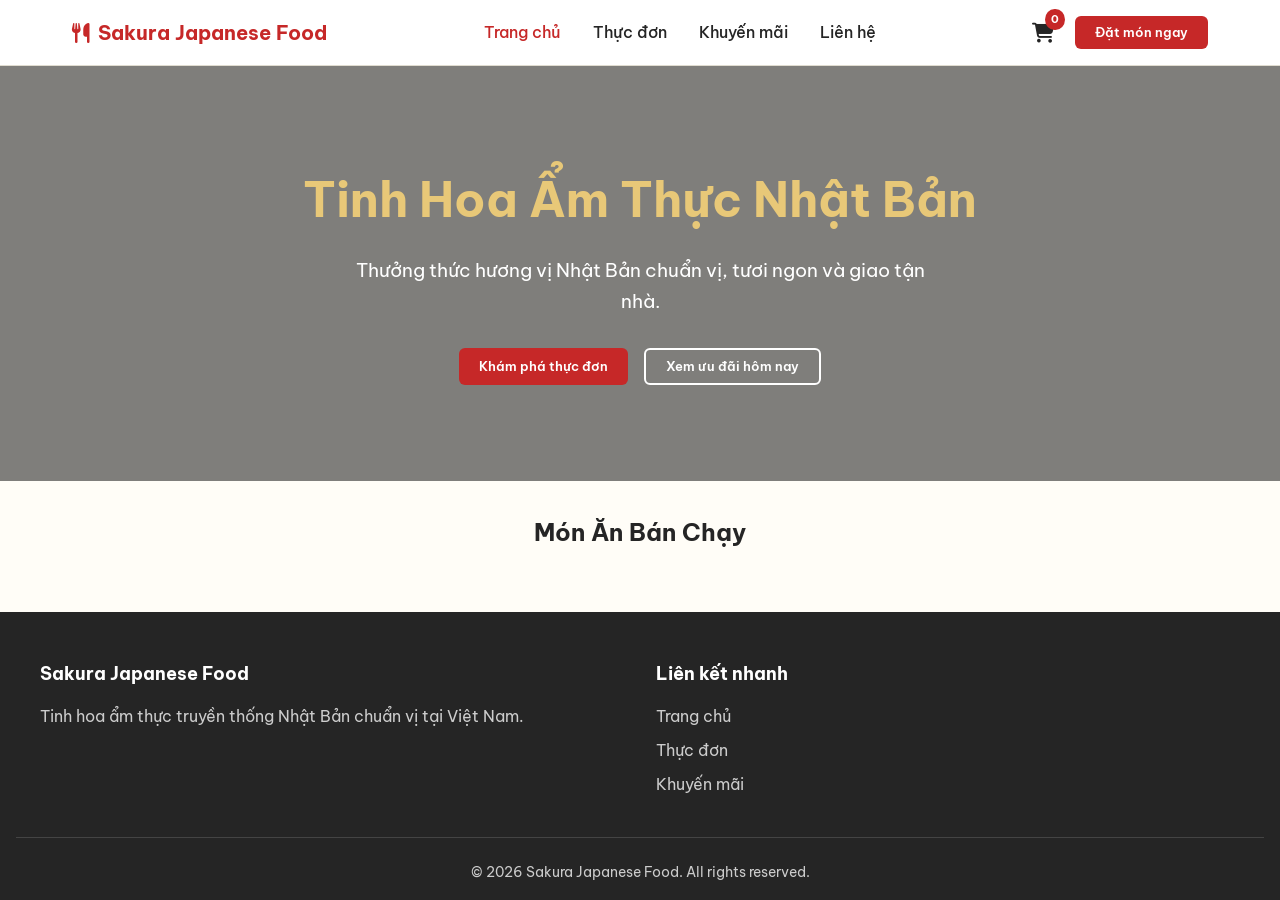
==== html/index.html @ 330217b2 "repo" ====
<!DOCTYPE html>
<html lang="vi">
<head>
  <meta charset="UTF-8">
  <meta name="viewport" content="width=device-width, initial-scale=1.0">
  <title>Sakura Japanese Food - Tinh Hoa Ẩm Thực Nhật Bản</title>
  <link rel="stylesheet" href="../css/style.css">
  <link href="https://fonts.googleapis.com/css2?family=Be+Vietnam+Pro:wght@400;500;600;700&display=swap" rel="stylesheet">
  <link rel="stylesheet" href="https://cdnjs.cloudflare.com/ajax/libs/font-awesome/6.4.0/css/all.min.css">
</head>
<body>
  <header>
    <div class="nav-container">
      <a href="index.html" class="logo"><i class="fa-solid fa-utensils"></i> Sakura Japanese Food</a>
      <nav class="nav-links">
        <a href="index.html" class="active">Trang chủ</a>
        <a href="menu.html">Thực đơn</a>
        <a href="promotions.html">Khuyến mãi</a>
        <a href="contact.html">Liên hệ</a>
      </nav>
      <div class="nav-actions">
        <a href="cart.html" class="cart-icon-btn"><i class="fa-solid fa-cart-shopping"></i><span class="cart-badge">0</span></a>
        <button class="btn-cta" onclick="window.location.href='menu.html'">Đặt món ngay</button>
        <button class="hamburger"><i class="fa-solid fa-bars"></i></button>
      </div>
    </div>
  </header>

  <section class="hero">
    <h1>Tinh Hoa Ẩm Thực Nhật Bản</h1>
    <p>Thưởng thức hương vị Nhật Bản chuẩn vị, tươi ngon và giao tận nhà.</p>
    <div class="hero-buttons">
      <button class="btn-cta" onclick="window.location.href='menu.html'">Khám phá thực đơn</button>
      <button class="btn-secondary" onclick="window.location.href='promotions.html'">Xem ưu đãi hôm nay</button>
    </div>
  </section>

  <main class="container">
    <h2 style="margin-bottom: 1.5rem; text-align: center;">Món Ăn Bán Chạy</h2>
    <div class="grid-products" id="menu-product-grid">
      <!-- Render từ menu.js -->
    </div>
  </main>

  <footer>
    <div class="footer-container">
      <div class="footer-col">
        <h3>Sakura Japanese Food</h3>
        <p>Tinh hoa ẩm thực truyền thống Nhật Bản chuẩn vị tại Việt Nam.</p>
      </div>
      <div class="footer-col">
        <h3>Liên kết nhanh</h3>
        <ul>
          <li><a href="index.html">Trang chủ</a></li>
          <li><a href="menu.html">Thực đơn</a></li>
          <li><a href="promotions.html">Khuyến mãi</a></li>
        </ul>
      </div>
    </div>
    <div class="footer-bottom"><p>&copy; 2026 Sakura Japanese Food. All rights reserved.</p></div>
  </footer>

  <script src="../js/main.js"></script>
  <script src="../js/menu.js"></script>
  <script src="../js/assistant.js"></script>
</body>
</html>
---- css/style.css ----
/* ==========================================
   SAKURA JAPANESE FOOD - DESIGN SYSTEM
   ========================================== */
:root {
  --primary-red: #C62828;
  --primary-dark-red: #8E0000;
  --bg-cream: #FFFDF7;
  --text-charcoal: #252525;
  --accent-gold: #E8C878;
  --border-color: #E0DCD0;
  --white: #FFFFFF;
}

* {
  box-sizing: border-box;
  margin: 0;
  padding: 0;
  font-family: 'Be Vietnam Pro', 'Inter', sans-serif;
}

body {
  background-color: var(--bg-cream);
  color: var(--text-charcoal);
  line-height: 1.6;
  display: flex;
  flex-direction: column;
  min-height: 100vh;
}

a { text-decoration: none; color: inherit; }
ul { list-style: none; }

/* Header & Navigation */
header {
  background-color: var(--white);
  border-bottom: 1px solid var(--border-color);
  position: sticky;
  top: 0;
  z-index: 1000;
}

.nav-container {
  max-width: 1200px;
  margin: 0 auto;
  padding: 1rem 2rem;
  display: flex;
  align-items: center;
  justify-content: space-between;
}

.logo {
  display: flex;
  align-items: center;
  gap: 0.5rem;
  font-weight: 700;
  font-size: 1.25rem;
  color: var(--primary-red);
}

.nav-links {
  display: flex;
  gap: 2rem;
  align-items: center;
}

.nav-links a {
  font-weight: 500;
  color: var(--text-charcoal);
  transition: color 0.2s;
}

.nav-links a:hover, .nav-links a.active {
  color: var(--primary-red);
}

.nav-actions {
  display: flex;
  align-items: center;
  gap: 1.25rem;
}

.cart-icon-btn {
  position: relative;
  background: none;
  border: none;
  cursor: pointer;
  font-size: 1.25rem;
  color: var(--text-charcoal);
}

.cart-badge {
  position: absolute;
  top: -8px;
  right: -10px;
  background-color: var(--primary-red);
  color: white;
  font-size: 0.7rem;
  padding: 2px 6px;
  border-radius: 50%;
  font-weight: bold;
}

.btn-cta {
  background-color: var(--primary-red);
  color: white;
  padding: 0.5rem 1.25rem;
  border-radius: 6px;
  font-weight: 600;
  border: none;
  cursor: pointer;
  transition: background 0.2s;
}

.btn-cta:hover { background-color: var(--primary-dark-red); }

.hamburger {
  display: none;
  background: none;
  border: none;
  font-size: 1.5rem;
  cursor: pointer;
}

/* Container & Layout */
.container {
  max-width: 1200px;
  margin: 2rem auto;
  padding: 0 1rem;
  flex: 1;
  width: 100%;
}

/* Hero Section */
.hero {
  background: linear-gradient(rgba(0,0,0,0.5), rgba(0,0,0,0.5)), url('https://images.unsplash.com/photo-1579871494447-9811cf80d66c?q=80&w=1600&auto=format&fit=crop') center/cover no-repeat;
  color: white;
  padding: 6rem 2rem;
  text-align: center;
}

.hero h1 {
  font-size: 3rem;
  margin-bottom: 1rem;
  color: var(--accent-gold);
}

.hero p {
  font-size: 1.2rem;
  margin-bottom: 2rem;
  max-width: 600px;
  margin-left: auto;
  margin-right: auto;
}

.hero-buttons {
  display: flex;
  gap: 1rem;
  justify-content: center;
}

.btn-secondary {
  background: transparent;
  border: 2px solid white;
  color: white;
  padding: 0.5rem 1.25rem;
  border-radius: 6px;
  font-weight: 600;
  cursor: pointer;
  transition: all 0.2s;
}

.btn-secondary:hover {
  background: white;
  color: var(--text-charcoal);
}

/* Grids & Cards */
.grid-products {
  display: grid;
  grid-template-columns: repeat(auto-fill, minmax(260px, 1fr));
  gap: 1.5rem;
  margin-top: 1.5rem;
}

.card {
  background: white;
  border-radius: 8px;
  overflow: hidden;
  border: 1px solid var(--border-color);
  transition: transform 0.2s, box-shadow 0.2s;
  display: flex;
  flex-direction: column;
}

.card:hover {
  transform: translateY(-4px);
  box-shadow: 0 10px 20px rgba(0,0,0,0.08);
}

.card img {
  width: 100%;
  height: 180px;
  object-fit: cover;
}

.card-body {
  padding: 1.25rem;
  display: flex;
  flex-direction: column;
  flex: 1;
}

.card-title {
  font-size: 1.1rem;
  font-weight: 600;
  margin-bottom: 0.5rem;
}

.card-desc {
  font-size: 0.85rem;
  color: #666;
  margin-bottom: 1rem;
  flex: 1;
}

.card-footer {
  display: flex;
  align-items: center;
  justify-content: space-between;
  margin-top: auto;
}

.price {
  font-weight: 700;
  color: var(--primary-red);
}

/* Footer */
footer {
  background-color: var(--text-charcoal);
  color: #CCC;
  padding: 3rem 1rem 1rem;
  margin-top: auto;
}

.footer-container {
  max-width: 1200px;
  margin: 0 auto;
  display: grid;
  grid-template-columns: repeat(auto-fit, minmax(220px, 1fr));
  gap: 2rem;
  margin-bottom: 2rem;
}

.footer-col h3 {
  color: white;
  margin-bottom: 1rem;
  font-size: 1.1rem;
}

.footer-col ul li { margin-bottom: 0.5rem; }
.footer-col ul li a:hover { color: white; }
.footer-bottom {
  text-align: center;
  padding-top: 1.5rem;
  border-top: 1px solid #444;
  font-size: 0.85rem;
}

/* ==========================================
   VIRTUAL AI ASSISTANT CHATBOT STYLES
   ========================================== */
.ai-fab {
  position: fixed;
  bottom: 25px;
  right: 25px;
  background-color: var(--primary-red);
  color: white;
  width: 60px;
  height: 60px;
  border-radius: 50%;
  display: flex;
  align-items: center;
  justify-content: center;
  font-size: 1.5rem;
  box-shadow: 0 4px 15px rgba(198, 40, 40, 0.4);
  cursor: pointer;
  z-index: 9999;
  transition: transform 0.2s;
  border: none;
}
.ai-fab:hover { transform: scale(1.08); }

.ai-chat-box {
  position: fixed;
  bottom: 95px;
  right: 25px;
  width: 350px;
  height: 480px;
  background: white;
  border-radius: 12px;
  box-shadow: 0 10px 30px rgba(0,0,0,0.15);
  display: none;
  flex-direction: column;
  z-index: 9999;
  border: 1px solid var(--border-color);
  overflow: hidden;
}

.ai-chat-header {
  background-color: var(--primary-red);
  color: white;
  padding: 1rem;
  display: flex;
  align-items: center;
  justify-content: space-between;
  font-weight: 600;
}

.ai-chat-body {
  flex: 1;
  padding: 1rem;
  overflow-y: auto;
  display: flex;
  flex-direction: column;
  gap: 0.75rem;
  background-color: #FAFAFA;
}

.ai-msg {
  max-width: 80%;
  padding: 0.6rem 0.9rem;
  border-radius: 8px;
  font-size: 0.9rem;
  line-height: 1.4;
}

.ai-msg.bot {
  background-color: white;
  color: var(--text-charcoal);
  align-self: flex-start;
  border: 1px solid var(--border-color);
}

.ai-msg.user {
  background-color: var(--primary-red);
  color: white;
  align-self: flex-end;
}

.ai-chat-footer {
  padding: 0.75rem;
  background: white;
  border-top: 1px solid var(--border-color);
  display: flex;
  gap: 0.5rem;
}

.ai-chat-footer input {
  flex: 1;
  padding: 0.5rem 0.75rem;
  border: 1px solid var(--border-color);
  border-radius: 6px;
  outline: none;
  font-size: 0.9rem;
}

.ai-chat-footer button {
  background-color: var(--primary-red);
  color: white;
  border: none;
  padding: 0 1rem;
  border-radius: 6px;
  cursor: pointer;
  font-weight: 600;
}

/* Responsive */
@media (max-width: 768px) {
  .nav-links {
    display: none;
    flex-direction: column;
    position: absolute;
    top: 100%;
    left: 0;
    width: 100%;
    background: white;
    padding: 1.5rem;
    border-bottom: 1px solid var(--border-color);
  }
  .nav-links.active { display: flex; }
  .hamburger { display: block; }
  .hero h1 { font-size: 2.2rem; }
  .ai-chat-box { width: 90%; right: 5%; left: 5%; }
}
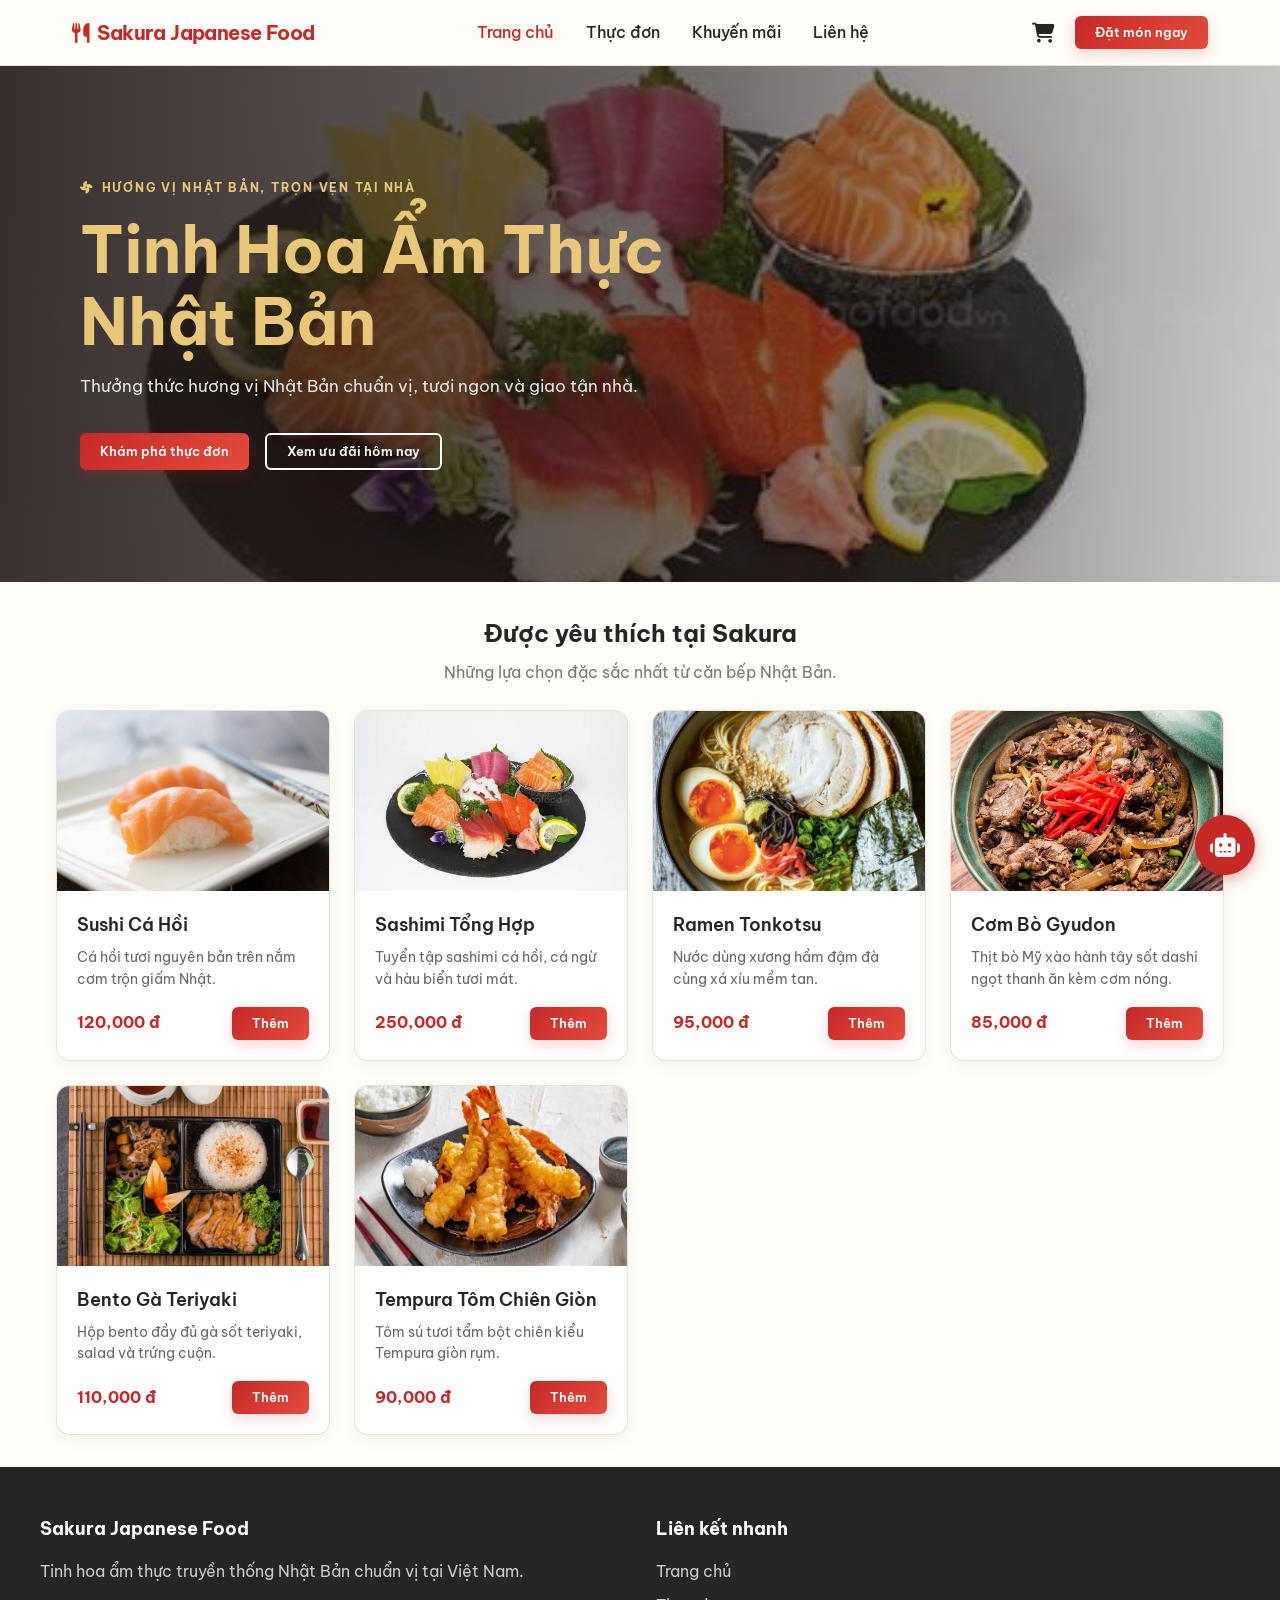
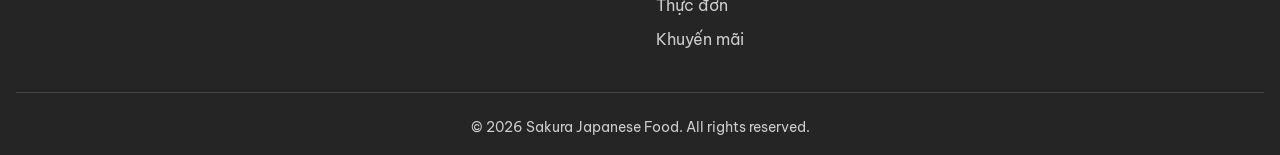
==== commit d900daab: "update" ====
--- a/html/index.html
+++ b/html/index.html
@@ -27,6 +27,7 @@
   </header>
 
   <section class="hero">
+    <span class="hero-kicker"><i class="fa-solid fa-fan"></i> Hương vị Nhật Bản, trọn vẹn tại nhà</span>
     <h1>Tinh Hoa Ẩm Thực Nhật Bản</h1>
     <p>Thưởng thức hương vị Nhật Bản chuẩn vị, tươi ngon và giao tận nhà.</p>
     <div class="hero-buttons">
@@ -36,8 +37,9 @@
   </section>
 
   <main class="container">
-    <h2 style="margin-bottom: 1.5rem; text-align: center;">Món Ăn Bán Chạy</h2>
-    <div class="grid-products" id="menu-product-grid">
+    <h2 class="section-heading">Được yêu thích tại Sakura</h2>
+    <p class="section-subtitle">Những lựa chọn đặc sắc nhất từ căn bếp Nhật Bản.</p>
+    <div class="grid-products" id="home-product-grid">
       <!-- Render từ menu.js -->
     </div>
   </main>
@@ -60,8 +62,8 @@
     <div class="footer-bottom"><p>&copy; 2026 Sakura Japanese Food. All rights reserved.</p></div>
   </footer>
 
-  <script src="../js/main.js"></script>
-  <script src="../js/menu.js"></script>
-  <script src="../js/assistant.js"></script>
+  <script src="../javascripts/main.js"></script>
+  <script src="../javascripts/menu.js"></script>
+  <script src="../javascripts/assistant.js"></script>
 </body>
 </html>
--- a/css/style.css
+++ b/css/style.css
@@ -9,6 +9,7 @@
   --accent-gold: #E8C878;
   --border-color: #E0DCD0;
   --white: #FFFFFF;
+  --soft-pink: #FFF1EE;
 }
 
 * {
@@ -32,11 +33,12 @@
 
 /* Header & Navigation */
 header {
-  background-color: var(--white);
-  border-bottom: 1px solid var(--border-color);
+  background-color: rgba(255, 253, 247, 0.96);
+  border-bottom: 1px solid rgba(224, 220, 208, 0.8);
   position: sticky;
   top: 0;
   z-index: 1000;
+  backdrop-filter: blur(12px);
 }
 
 .nav-container {
@@ -55,6 +57,7 @@
   font-weight: 700;
   font-size: 1.25rem;
   color: var(--primary-red);
+  letter-spacing: -0.03em;
 }
 
 .nav-links {
@@ -101,17 +104,22 @@
 }
 
 .btn-cta {
-  background-color: var(--primary-red);
+  background: linear-gradient(135deg, var(--primary-red), #E34D3D);
   color: white;
   padding: 0.5rem 1.25rem;
   border-radius: 6px;
   font-weight: 600;
   border: none;
   cursor: pointer;
-  transition: background 0.2s;
-}
-
-.btn-cta:hover { background-color: var(--primary-dark-red); }
+  transition: transform 0.2s, box-shadow 0.2s, background 0.2s;
+  box-shadow: 0 5px 14px rgba(198, 40, 40, 0.18);
+}
+
+.btn-cta:hover {
+  background: linear-gradient(135deg, var(--primary-dark-red), var(--primary-red));
+  transform: translateY(-2px);
+  box-shadow: 0 8px 18px rgba(198, 40, 40, 0.25);
+}
 
 .hamburger {
   display: none;
@@ -132,30 +140,53 @@
 
 /* Hero Section */
 .hero {
-  background: linear-gradient(rgba(0,0,0,0.5), rgba(0,0,0,0.5)), url('https://images.unsplash.com/photo-1579871494447-9811cf80d66c?q=80&w=1600&auto=format&fit=crop') center/cover no-repeat;
-  color: white;
-  padding: 6rem 2rem;
-  text-align: center;
+  position: relative;
+  overflow: hidden;
+  background:
+    linear-gradient(90deg, rgba(28, 17, 15, 0.86) 0%, rgba(28, 17, 15, 0.64) 50%, rgba(28, 17, 15, 0.18) 100%),
+    url('../images/sashimi_assortment.jpg') center 52%/cover no-repeat;
+  color: white;
+  padding: 7rem max(2rem, calc((100% - 1120px) / 2));
+  text-align: left;
+  min-height: 460px;
+  display: flex;
+  flex-direction: column;
+  align-items: flex-start;
+  justify-content: center;
+}
+
+.hero-kicker {
+  display: inline-flex;
+  align-items: center;
+  gap: 0.5rem;
+  color: var(--accent-gold);
+  text-transform: uppercase;
+  letter-spacing: 0.14em;
+  font-size: 0.78rem;
+  font-weight: 700;
+  margin-bottom: 1rem;
 }
 
 .hero h1 {
-  font-size: 3rem;
+  font-size: clamp(2.5rem, 5vw, 4.25rem);
+  line-height: 1.12;
   margin-bottom: 1rem;
   color: var(--accent-gold);
+  max-width: 720px;
 }
 
 .hero p {
-  font-size: 1.2rem;
-  margin-bottom: 2rem;
-  max-width: 600px;
-  margin-left: auto;
-  margin-right: auto;
+  font-size: 1.08rem;
+  margin: 0 0 2rem;
+  max-width: 560px;
+  color: rgba(255, 255, 255, 0.88);
 }
 
 .hero-buttons {
   display: flex;
   gap: 1rem;
-  justify-content: center;
+  justify-content: flex-start;
+  flex-wrap: wrap;
 }
 
 .btn-secondary {
@@ -184,23 +215,26 @@
 
 .card {
   background: white;
-  border-radius: 8px;
+  border-radius: 14px;
   overflow: hidden;
-  border: 1px solid var(--border-color);
-  transition: transform 0.2s, box-shadow 0.2s;
+  border: 1px solid rgba(224, 220, 208, 0.8);
+  transition: transform 0.25s, box-shadow 0.25s, border-color 0.25s;
+  box-shadow: 0 5px 18px rgba(47, 35, 29, 0.04);
   display: flex;
   flex-direction: column;
 }
 
 .card:hover {
-  transform: translateY(-4px);
-  box-shadow: 0 10px 20px rgba(0,0,0,0.08);
+  transform: translateY(-6px);
+  border-color: rgba(198, 40, 40, 0.22);
+  box-shadow: 0 16px 30px rgba(47, 35, 29, 0.1);
 }
 
 .card img {
   width: 100%;
   height: 180px;
   object-fit: cover;
+  background: var(--soft-pink);
 }
 
 .card-body {
@@ -233,6 +267,92 @@
 .price {
   font-weight: 700;
   color: var(--primary-red);
+}
+
+.section-heading {
+  text-align: center;
+  margin-bottom: 0.5rem;
+}
+
+.section-subtitle {
+  text-align: center;
+  color: #777;
+  margin-bottom: 1.5rem;
+}
+
+.promo-intro {
+  text-align: center;
+  padding: 2.5rem 1rem 2rem;
+  background: radial-gradient(ellipse at top, #FFE8DF 0%, rgba(255, 253, 247, 0) 72%);
+}
+
+.promo-intro .hero-kicker {
+  color: var(--primary-red);
+  margin-bottom: 0.5rem;
+}
+
+.promo-intro h1 {
+  color: var(--text-charcoal);
+  font-size: clamp(2rem, 4vw, 3rem);
+  line-height: 1.2;
+  margin-bottom: 0.65rem;
+}
+
+.promo-intro p {
+  color: #6A625C;
+}
+
+.promo-grid {
+  display: grid;
+  grid-template-columns: repeat(auto-fit, minmax(280px, 1fr));
+  gap: 1.25rem;
+}
+
+.promo-card {
+  position: relative;
+  padding: 1.5rem;
+  background: linear-gradient(145deg, #FFFFFF 0%, #FFF8F3 100%);
+  border: 1px solid #F0DDD2;
+}
+
+.promo-card h2 {
+  color: var(--text-charcoal);
+  font-size: 1.15rem;
+  margin-bottom: 0.5rem;
+}
+
+.promo-card p {
+  color: #6A625C;
+  font-size: 0.92rem;
+  margin-bottom: 1rem;
+}
+
+.promo-icon {
+  width: 48px;
+  height: 48px;
+  display: grid;
+  place-items: center;
+  color: var(--primary-red);
+  background: var(--soft-pink);
+  border-radius: 14px;
+  font-size: 1.2rem;
+  margin-bottom: 1rem;
+}
+
+.promo-code {
+  display: inline-flex;
+  padding: 0.4rem 0.7rem;
+  margin-bottom: 1rem;
+  border: 1px dashed #D98B78;
+  border-radius: 7px;
+  background: #FFF;
+  color: var(--primary-dark-red);
+  font-weight: 700;
+  letter-spacing: 0.07em;
+}
+
+.promo-card .btn-cta {
+  display: inline-block;
 }
 
 /* Footer */
@@ -375,7 +495,6 @@
   font-weight: 600;
 }
 
-/* Responsive */
 @media (max-width: 768px) {
   .nav-links {
     display: none;
@@ -390,6 +509,21 @@
   }
   .nav-links.active { display: flex; }
   .hamburger { display: block; }
-  .hero h1 { font-size: 2.2rem; }
+  .hero { min-height: 400px; padding: 5rem 1.5rem; }
+  .hero h1 { font-size: 2.4rem; }
+  .hero-buttons { align-items: stretch; }
+  .hero-buttons > * { text-align: center; }
   .ai-chat-box { width: 90%; right: 5%; left: 5%; }
+}
+
+@media (max-width: 480px) {
+  .nav-container { padding: 0.85rem 1rem; }
+  .logo { font-size: 1.02rem; }
+  .nav-actions { gap: 0.9rem; }
+  .nav-actions > .btn-cta { display: none; }
+  .hero { min-height: 370px; padding: 4rem 1.15rem; }
+  .hero h1 { font-size: 2rem; }
+  .hero p { font-size: 0.98rem; }
+  .hero-buttons { flex-direction: column; width: 100%; }
+  .hero-buttons > * { width: 100%; }
 }
